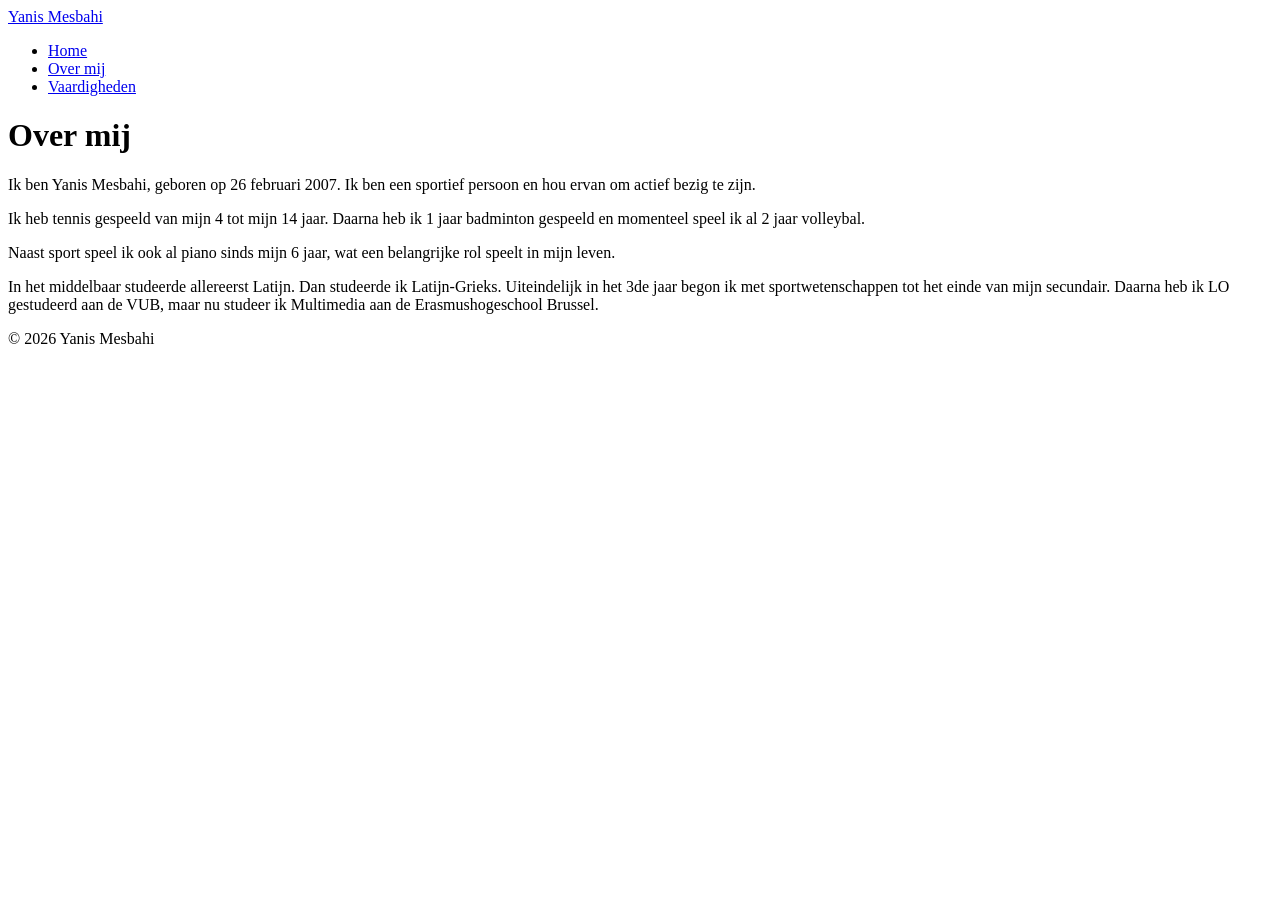
==== over-mij.html @ a5fdca70 "over-mij HTML" ====
<!doctype html>
<html lang="nl">
	<head>
		<meta charset="UTF-8" />
		<meta name="viewport" content="width=device-width, initial-scale=1.0" />
		<title>Over mij - Yanis Mesbahi</title>
		<meta
			name="description"
			content="Meer over Yanis Mesbahi, zijn sportieve achtergrond en studies."
		/>
		<link rel="stylesheet" href="css/style.css" />
	</head>
	<body>
		<header class="site-header">
			<nav class="navbar">
				<a href="index.html" class="logo">Yanis Mesbahi</a>
				<ul class="nav-links">
					<li><a href="index.html">Home</a></li>
					<li><a href="over-mij.html" class="active">Over mij</a></li>
					<li><a href="vaardigheden.html">Vaardigheden</a></li>
				</ul>
			</nav>
		</header>

		<main class="container">
			<h1>Over mij</h1>

			<p>
				Ik ben Yanis Mesbahi, geboren op 26 februari 2007. Ik ben een sportief
				persoon en hou ervan om actief bezig te zijn.
			</p>

			<p>
				Ik heb tennis gespeeld van mijn 4 tot mijn 14 jaar. Daarna heb ik 1 jaar
				badminton gespeeld en momenteel speel ik al 2 jaar volleybal.
			</p>

			<p>
				Naast sport speel ik ook al piano sinds mijn 6 jaar, wat een belangrijke
				rol speelt in mijn leven.
			</p>

			<p>
				In het middelbaar studeerde allereerst Latijn. Dan studeerde ik
				Latijn-Grieks. Uiteindelijk in het 3de jaar begon ik met
				sportwetenschappen tot het einde van mijn secundair. Daarna heb ik LO
				gestudeerd aan de VUB, maar nu studeer ik Multimedia aan de
				Erasmushogeschool Brussel.
			</p>
		</main>

		<footer>
			<p>&copy; 2026 Yanis Mesbahi</p>
		</footer>
	</body>
</html>
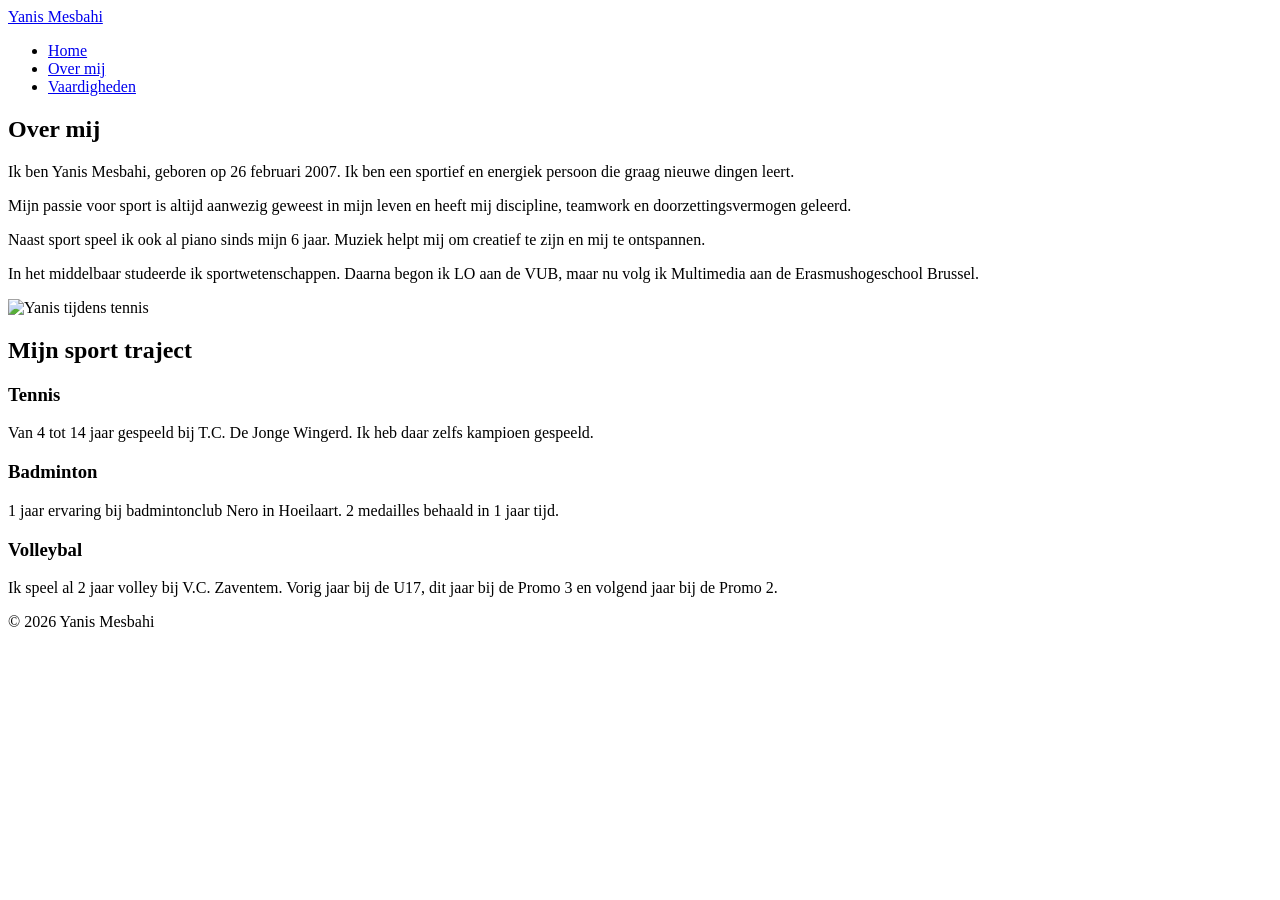
==== commit 65e7acf2: "Update over-mij HTML Co-authored-by: Copilot <copilot@github.com>" ====
--- a/over-mij.html
+++ b/over-mij.html
@@ -23,30 +23,68 @@
 		</header>
 
 		<main class="container">
-			<h1>Over mij</h1>
+			<main class="container">
+				<section class="about">
+					<div class="about-text">
+						<h1>Over mij</h1>
 
-			<p>
-				Ik ben Yanis Mesbahi, geboren op 26 februari 2007. Ik ben een sportief
-				persoon en hou ervan om actief bezig te zijn.
-			</p>
+						<p>
+							Ik ben Yanis Mesbahi, geboren op 26 februari 2007. Ik ben een
+							sportief en energiek persoon die graag nieuwe dingen leert.
+						</p>
 
-			<p>
-				Ik heb tennis gespeeld van mijn 4 tot mijn 14 jaar. Daarna heb ik 1 jaar
-				badminton gespeeld en momenteel speel ik al 2 jaar volleybal.
-			</p>
+						<p>
+							Mijn passie voor sport is altijd aanwezig geweest in mijn leven en
+							heeft mij discipline, teamwork en doorzettingsvermogen geleerd.
+						</p>
 
-			<p>
-				Naast sport speel ik ook al piano sinds mijn 6 jaar, wat een belangrijke
-				rol speelt in mijn leven.
-			</p>
+						<p>
+							Naast sport speel ik ook al piano sinds mijn 6 jaar. Muziek helpt
+							mij om creatief te zijn en mij te ontspannen.
+						</p>
 
-			<p>
-				In het middelbaar studeerde allereerst Latijn. Dan studeerde ik
-				Latijn-Grieks. Uiteindelijk in het 3de jaar begon ik met
-				sportwetenschappen tot het einde van mijn secundair. Daarna heb ik LO
-				gestudeerd aan de VUB, maar nu studeer ik Multimedia aan de
-				Erasmushogeschool Brussel.
-			</p>
+						<p>
+							In het middelbaar studeerde ik sportwetenschappen. Daarna begon ik
+							LO aan de VUB, maar nu volg ik Multimedia aan de Erasmushogeschool
+							Brussel.
+						</p>
+					</div>
+
+					<div class="about-image">
+						<img src="images/tennis.jpg" alt="Yanis tijdens tennis" />
+					</div>
+				</section>
+
+				<section class="timeline">
+					<h2>Mijn sport traject</h2>
+
+					<div class="timeline-items">
+						<div class="timeline-card">
+							<h3>Tennis</h3>
+							<p>
+								Van 4 tot 14 jaar gespeeld bij T.C. De Jonge Wingerd. Ik heb
+								daar zelfs kampioen gespeeld.
+							</p>
+						</div>
+
+						<div class="timeline-card">
+							<h3>Badminton</h3>
+							<p>
+								1 jaar ervaring bij badmintonclub Nero in Hoeilaart. 2 medailles
+								behaald in 1 jaar tijd.
+							</p>
+						</div>
+
+						<div class="timeline-card">
+							<h3>Volleybal</h3>
+							<p>
+								Ik speel al 2 jaar volley bij V.C. Zaventem. Vorig jaar bij de
+								U17, dit jaar bij de Promo 3 en volgend jaar bij de Promo 2.
+							</p>
+						</div>
+					</div>
+				</section>
+			</main>
 		</main>
 
 		<footer>
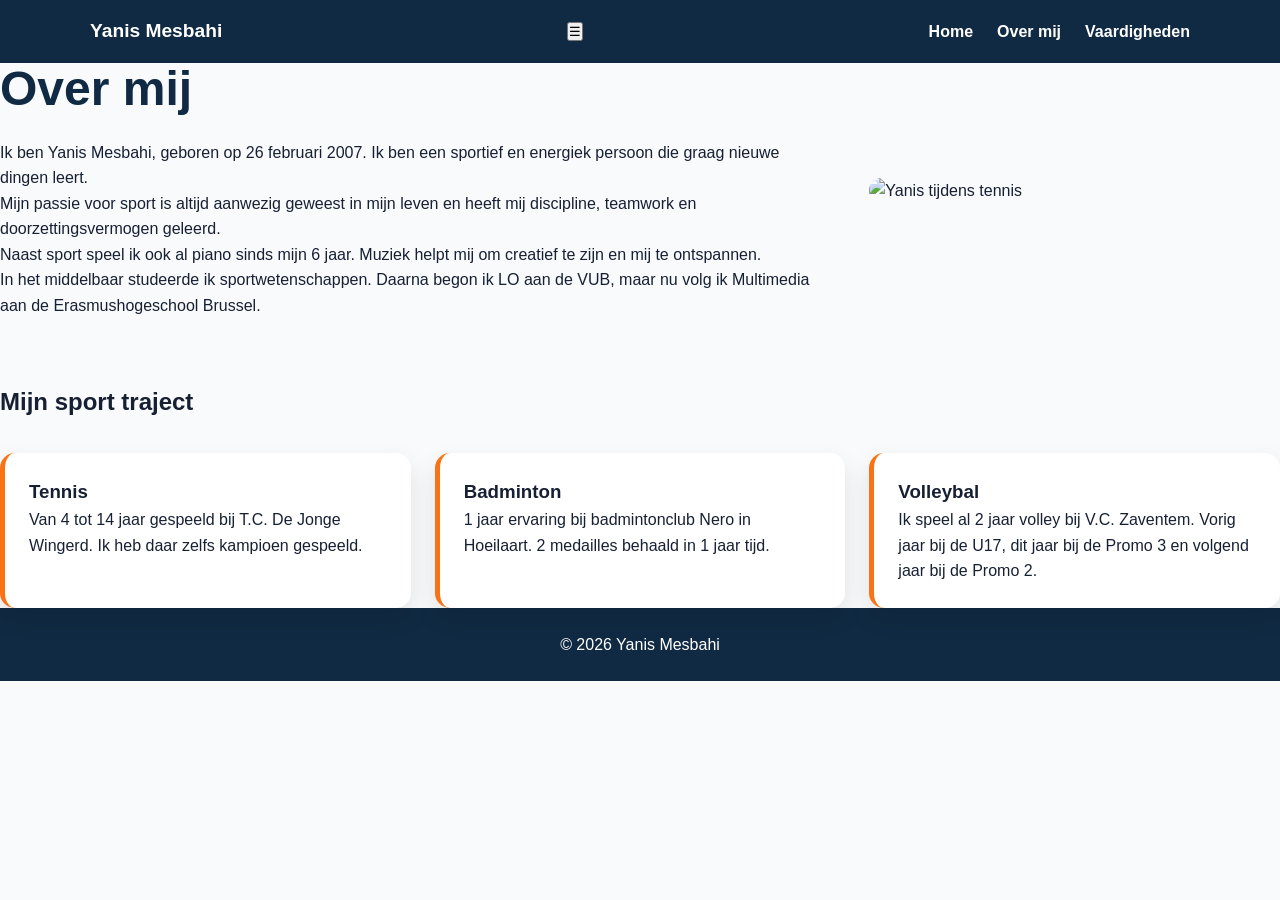
==== commit 7d319770: "update nav" ====
--- a/over-mij.html
+++ b/over-mij.html
@@ -8,15 +8,18 @@
 			name="description"
 			content="Meer over Yanis Mesbahi, zijn sportieve achtergrond en studies."
 		/>
-		<link rel="stylesheet" href="css/style.css" />
+		<link rel="stylesheet" href="style.css" />
 	</head>
 	<body>
 		<header class="site-header">
 			<nav class="navbar">
 				<a href="index.html" class="logo">Yanis Mesbahi</a>
+
+				<button class="menu-toggle" aria-label="Menu openen">☰</button>
+
 				<ul class="nav-links">
 					<li><a href="index.html">Home</a></li>
-					<li><a href="over-mij.html" class="active">Over mij</a></li>
+					<li><a href="over-mij.html">Over mij</a></li>
 					<li><a href="vaardigheden.html">Vaardigheden</a></li>
 				</ul>
 			</nav>
--- a/style.css
+++ b/style.css
@@ -0,0 +1,214 @@
+* {
+	margin: 0;
+	padding: 0;
+	box-sizing: border-box;
+}
+
+body {
+	font-family: Arial, Helvetica, sans-serif;
+	background-color: #f8fafc;
+	color: #172033;
+	line-height: 1.6;
+}
+
+.site-header {
+	background-color: #102a43;
+	padding: 1rem 5%;
+}
+
+.navbar {
+	max-width: 1100px;
+	margin: 0 auto;
+	display: flex;
+	justify-content: space-between;
+	align-items: center;
+}
+
+.logo {
+	color: #ffffff;
+	text-decoration: none;
+	font-weight: 700;
+	font-size: 1.2rem;
+}
+
+.nav-links {
+	display: flex;
+	gap: 1.5rem;
+	list-style: none;
+}
+
+.nav-links a {
+	color: #ffffff;
+	text-decoration: none;
+	font-weight: 600;
+}
+
+.nav-links a:hover,
+.nav-links .active {
+	color: #ffd166;
+}
+
+.hero {
+	max-width: 1100px;
+	margin: 0 auto;
+	min-height: 80vh;
+	padding: 4rem 5%;
+	display: flex;
+	align-items: center;
+	gap: 3rem;
+}
+
+.hero-content {
+	flex: 2;
+}
+
+.label {
+	color: #f97316;
+	font-weight: 700;
+	text-transform: uppercase;
+	letter-spacing: 1px;
+	margin-bottom: 1rem;
+}
+
+h1 {
+	font-size: 3rem;
+	line-height: 1.1;
+	margin-bottom: 1.5rem;
+	color: #102a43;
+}
+
+.hero-content p {
+	max-width: 600px;
+	margin-bottom: 1.5rem;
+}
+
+.hero-buttons {
+	display: flex;
+	gap: 1rem;
+	flex-wrap: wrap;
+}
+
+.button {
+	display: inline-block;
+	padding: 0.8rem 1.3rem;
+	border-radius: 999px;
+	text-decoration: none;
+	font-weight: 700;
+}
+
+.primary-button {
+	background-color: #f97316;
+	color: #ffffff;
+}
+
+.secondary-button {
+	border: 2px solid #102a43;
+	color: #102a43;
+}
+
+.hero-card {
+	flex: 1;
+	background-color: #ffffff;
+	border-radius: 20px;
+	padding: 2rem;
+	box-shadow: 0 15px 35px rgba(16, 42, 67, 0.15);
+	border-top: 8px solid #ffd166;
+}
+
+.hero-card h2 {
+	margin-bottom: 1rem;
+	color: #102a43;
+}
+
+.hero-card ul {
+	list-style-position: inside;
+}
+
+.hero-card li {
+	margin-bottom: 0.7rem;
+}
+
+footer {
+	text-align: center;
+	padding: 1.5rem;
+	background-color: #102a43;
+	color: #ffffff;
+}
+
+/* OVER MIJ LAYOUT */
+.about {
+	display: flex;
+	align-items: center;
+	gap: 3rem;
+	margin-bottom: 4rem;
+}
+
+.about-text {
+	flex: 2;
+}
+
+.about-image {
+	flex: 1;
+}
+
+.about-image img {
+	width: 100%;
+	border-radius: 20px;
+	object-fit: cover;
+}
+
+/* TIMELINE */
+.timeline h2 {
+	margin-bottom: 2rem;
+}
+
+.timeline-items {
+	display: flex;
+	gap: 1.5rem;
+	flex-wrap: wrap;
+}
+
+.timeline-card {
+	flex: 1;
+	min-width: 200px;
+	background-color: white;
+	padding: 1.5rem;
+	border-radius: 15px;
+	box-shadow: 0 10px 25px rgba(0, 0, 0, 0.1);
+	border-left: 5px solid #f97316;
+	transition: transform 0.3s ease;
+}
+
+.timeline-card:hover {
+	transform: translateY(-5px);
+}
+
+/* SKILLS */
+.skills {
+	margin-bottom: 3rem;
+}
+
+.skills h2 {
+	margin-bottom: 1.5rem;
+}
+
+/* GRID */
+.skills-grid {
+	display: grid;
+	grid-template-columns: repeat(auto-fit, minmax(220px, 1fr));
+	gap: 1.5rem;
+}
+
+/* CARD DESIGN */
+.skill-card {
+	background-color: white;
+	padding: 1.5rem;
+	border-radius: 15px;
+	box-shadow: 0 10px 25px rgba(0, 0, 0, 0.1);
+	border-top: 5px solid #f97316;
+	transition: transform 0.3s ease;
+}
+
+.skill-card:hover {
+	transform: translateY(-5px);
+}
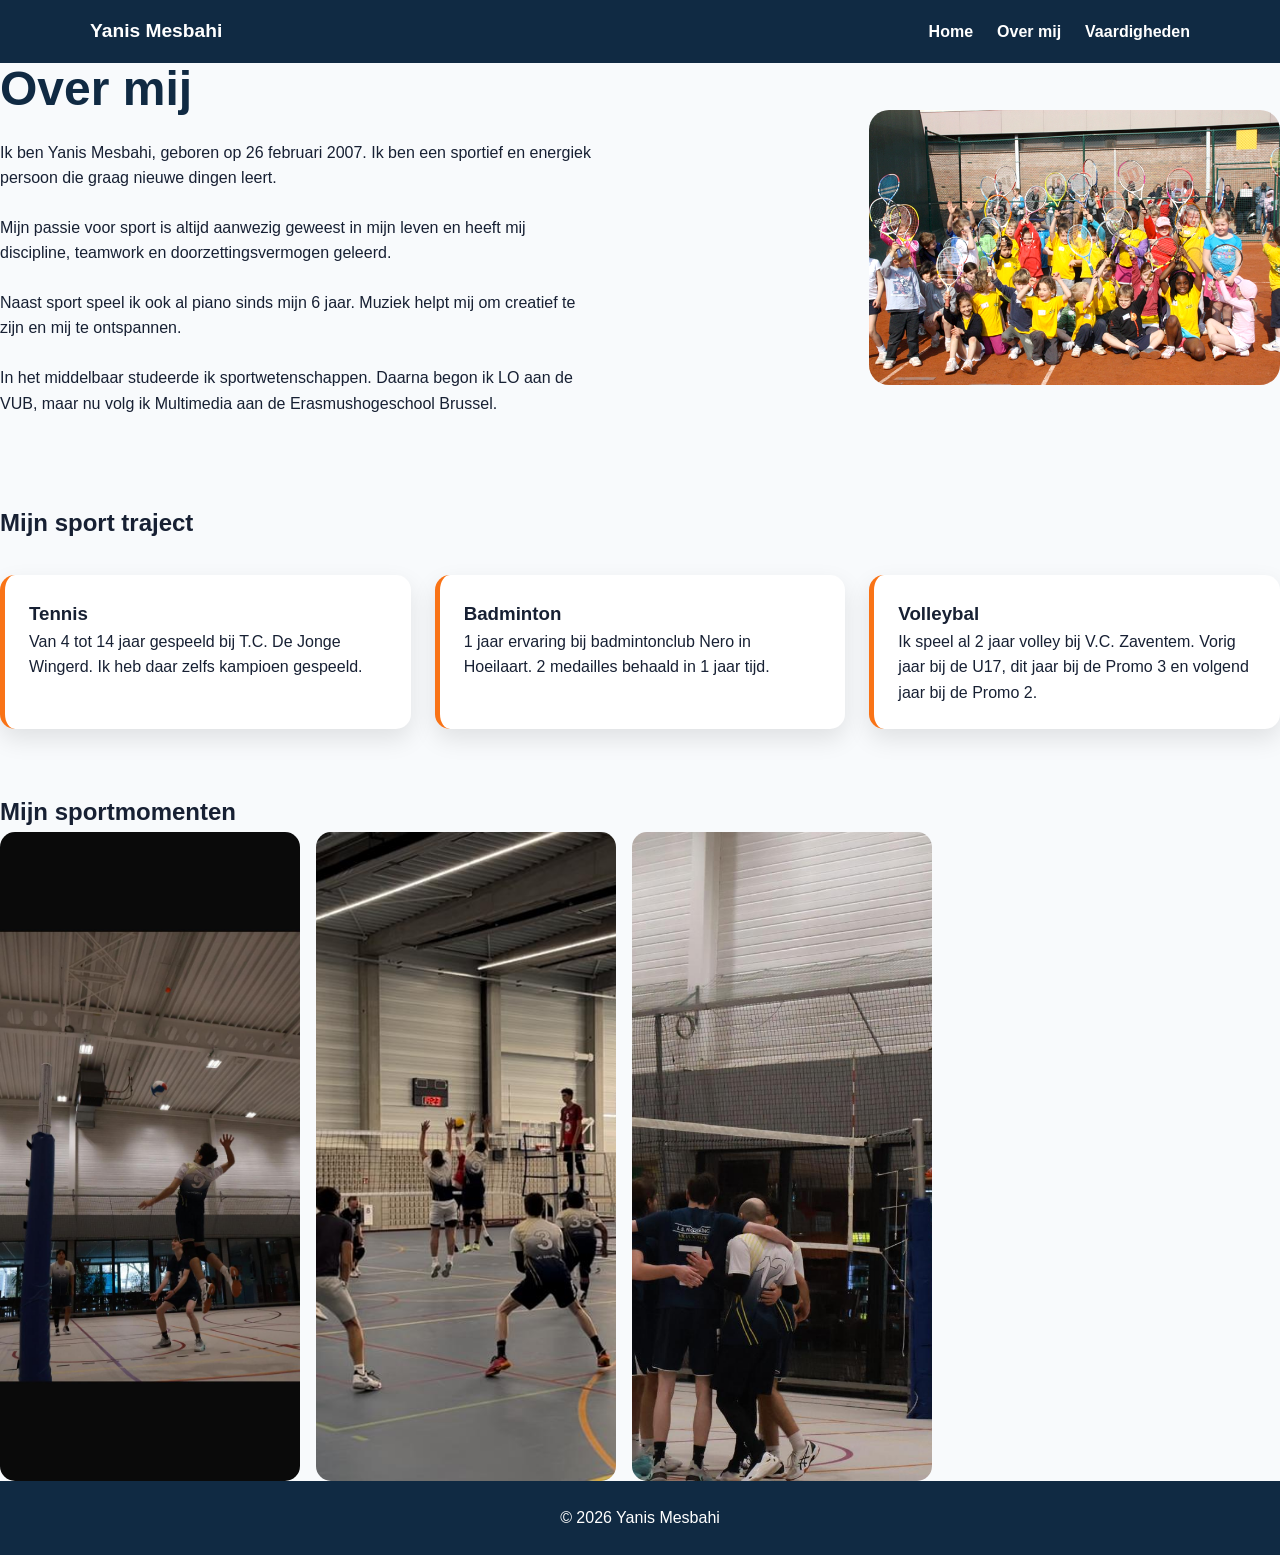
==== commit c20e61a1: "fotos toevoegen Co-authored-by: Copilot <copilot@github.com>" ====
--- a/over-mij.html
+++ b/over-mij.html
@@ -10,6 +10,7 @@
 		/>
 		<link rel="stylesheet" href="style.css" />
 	</head>
+	<script src="script.js"></script>
 	<body>
 		<header class="site-header">
 			<nav class="navbar">
@@ -28,7 +29,7 @@
 		<main class="container">
 			<main class="container">
 				<section class="about">
-					<div class="about-text">
+					<div class="hero-content fade-in">
 						<h1>Over mij</h1>
 
 						<p>
@@ -54,7 +55,10 @@
 					</div>
 
 					<div class="about-image">
-						<img src="images/tennis.jpg" alt="Yanis tijdens tennis" />
+						<img
+							src="images/tennis groepsfoto.png"
+							alt="Yanis tijdens tennis"
+						/>
 					</div>
 				</section>
 
@@ -87,6 +91,15 @@
 						</div>
 					</div>
 				</section>
+				<section class="gallery">
+					<h2>Mijn sportmomenten</h2>
+
+					<div class="gallery-grid">
+						<img src="images/Volley spike.jpeg" alt="Yanis speelt volleybal" />
+						<img src="images/Volley zemst.jpeg" alt="Volleybal wedstrijd" />
+						<img src="images/Volley punt.jpeg" alt="Teamfoto" />
+					</div>
+				</section>
 			</main>
 		</main>
 
--- a/style.css
+++ b/style.css
@@ -212,3 +212,147 @@
 .skill-card:hover {
 	transform: translateY(-5px);
 }
+
+/* HAMBURGER MENU */
+.menu-toggle {
+	display: none;
+	background: none;
+	border: none;
+	color: white;
+	font-size: 2rem;
+	cursor: pointer;
+}
+
+/* RESPONSIVE DESIGN */
+@media (max-width: 768px) {
+	.navbar {
+		position: relative;
+	}
+
+	.menu-toggle {
+		display: block;
+	}
+
+	.nav-links {
+		display: none;
+		position: absolute;
+		top: 100%;
+		right: 0;
+		width: 100%;
+		flex-direction: column;
+		gap: 0;
+		background-color: #102a43;
+		padding: 1rem 0;
+		border-radius: 0 0 15px 15px;
+	}
+
+	.nav-links li {
+		text-align: center;
+	}
+
+	.nav-links a {
+		display: block;
+		padding: 1rem;
+	}
+
+	.nav-links.show-menu {
+		display: flex;
+		animation: slideDown 0.3s ease;
+	}
+
+	.hero,
+	.about {
+		flex-direction: column;
+		text-align: center;
+	}
+
+	h1 {
+		font-size: 2.2rem;
+	}
+}
+
+@keyframes slideDown {
+	from {
+		opacity: 0;
+		transform: translateY(-10px);
+	}
+
+	to {
+		opacity: 1;
+		transform: translateY(0);
+	}
+}
+
+.button {
+	display: inline-block;
+	padding: 0.8rem 1.5rem;
+	border-radius: 999px;
+	text-decoration: none;
+	font-weight: 700;
+	transition: all 0.3s ease;
+}
+
+.primary-button:hover {
+	background-color: #ea580c;
+	transform: scale(1.05);
+}
+
+.secondary-button:hover {
+	background-color: #102a43;
+	color: white;
+}
+
+.fade-in {
+	opacity: 0;
+	transform: translateY(20px);
+	animation: fadeIn 1s ease forwards;
+}
+
+@keyframes fadeIn {
+	to {
+		opacity: 1;
+		transform: translateY(0);
+	}
+}
+
+.nav-links a {
+	position: relative;
+}
+
+.nav-links a::after {
+	content: "";
+	position: absolute;
+	left: 0;
+	bottom: -5px;
+	width: 0%;
+	height: 2px;
+	background-color: #ffd166;
+	transition: width 0.3s ease;
+}
+
+.nav-links a:hover::after {
+	width: 100%;
+}
+
+/* GALLERY */
+.gallery {
+	margin-top: 4rem;
+}
+
+.gallery-grid {
+	display: flex;
+	gap: 1rem;
+	flex-wrap: wrap;
+}
+
+.gallery-grid img {
+	width: 100%;
+	max-width: 300px;
+	border-radius: 15px;
+	object-fit: cover;
+	transition: transform 0.3s ease;
+}
+
+.gallery-grid img:hover {
+	transform: scale(1.05);
+}
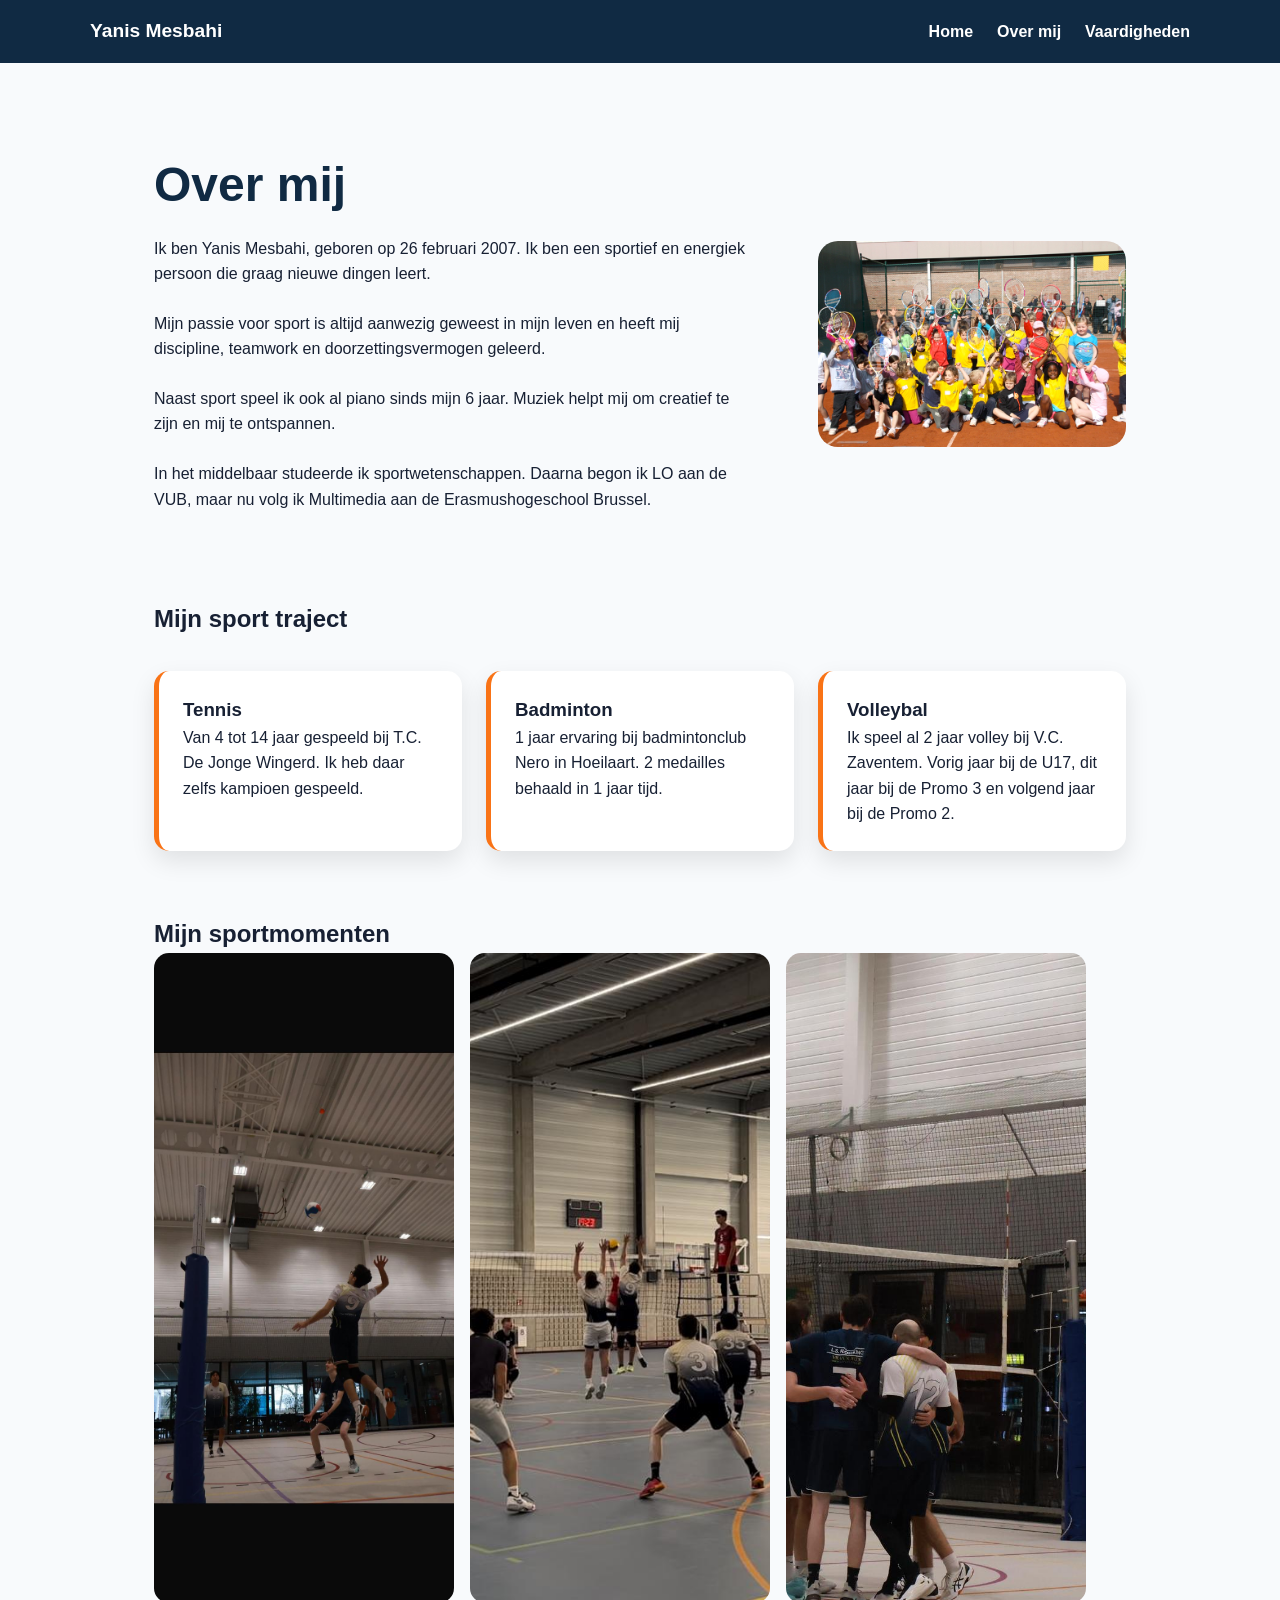
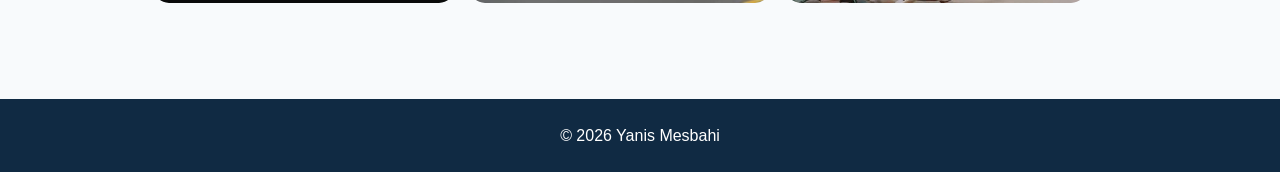
==== commit 5eeac8a7: "fixed (hamburger menu)" ====
--- a/over-mij.html
+++ b/over-mij.html
@@ -10,7 +10,7 @@
 		/>
 		<link rel="stylesheet" href="style.css" />
 	</head>
-	<script src="script.js"></script>
+
 	<body>
 		<header class="site-header">
 			<nav class="navbar">
@@ -106,5 +106,6 @@
 		<footer>
 			<p>&copy; 2026 Yanis Mesbahi</p>
 		</footer>
+		<script src="script.js"></script>
 	</body>
 </html>
--- a/style.css
+++ b/style.css
@@ -356,3 +356,23 @@
 .gallery-grid img:hover {
 	transform: scale(1.05);
 }
+.container {
+	max-width: 1100px;
+	margin: 0 auto;
+	padding: 3rem 2rem;
+}
+.navbar {
+	max-width: 1100px;
+	margin: 0 auto;
+}
+
+/* mobiel */
+@media (max-width: 768px) {
+	.container {
+		padding: 2rem 1.2rem;
+	}
+}
+
+.nav-links {
+	z-index: 1000;
+}
